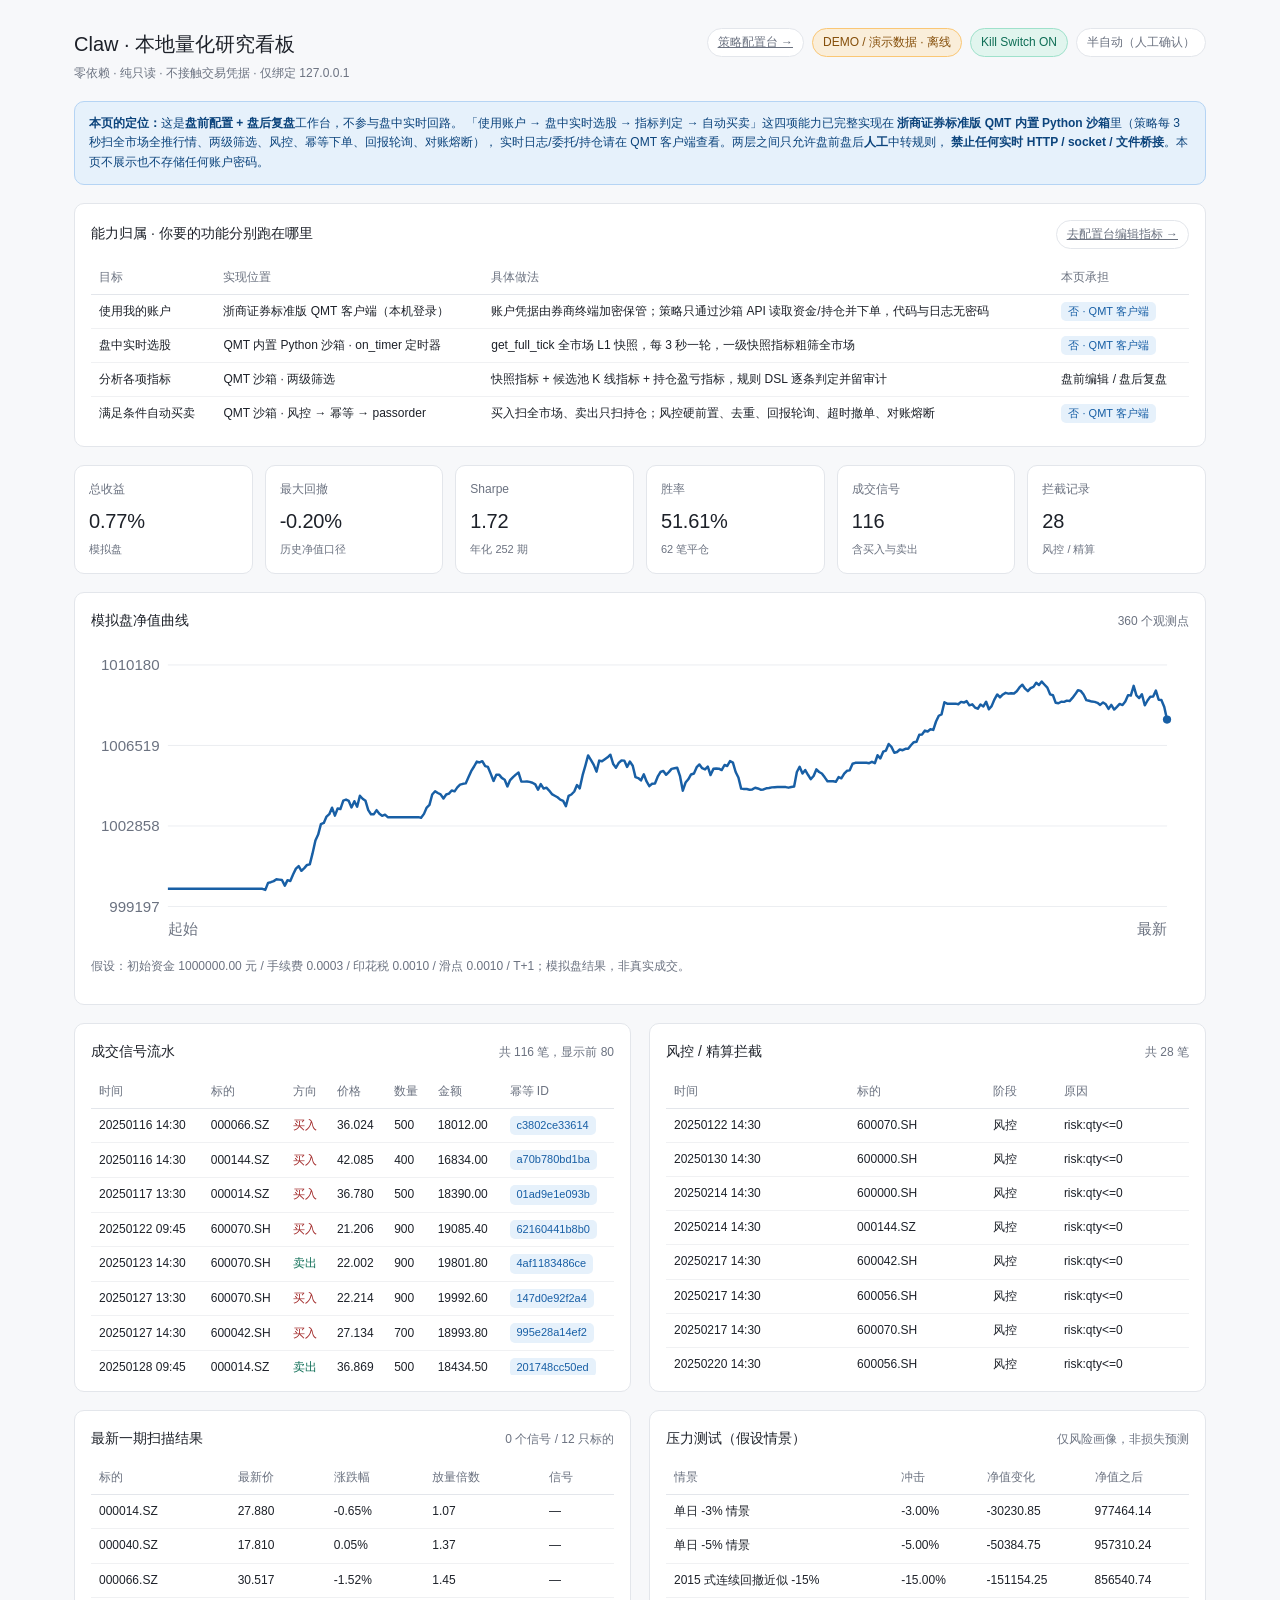
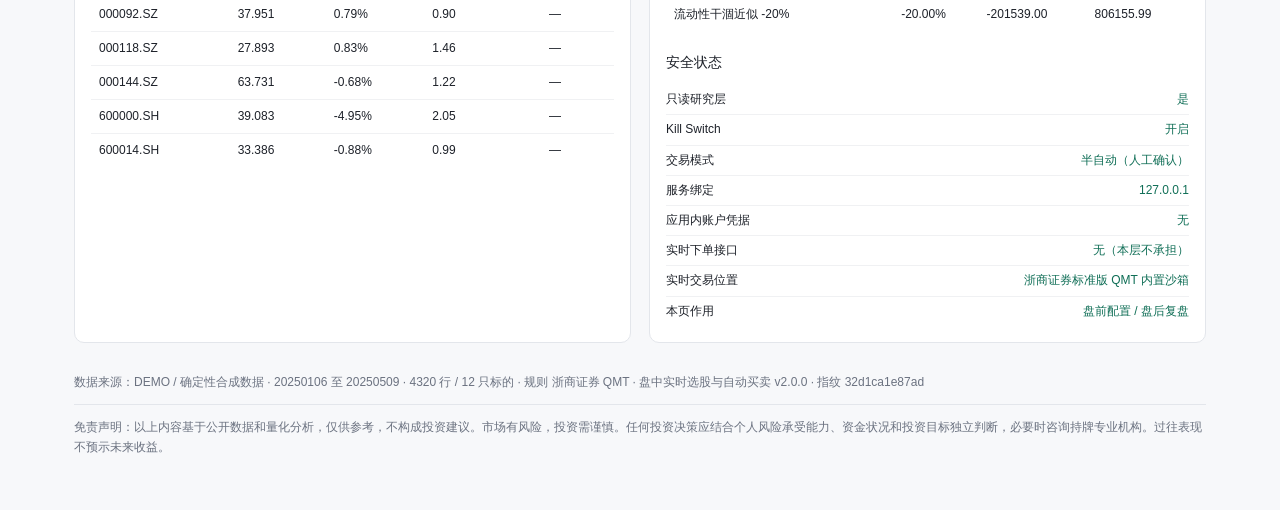
==== research/web/index.html @ 2687427f "Initial import: Claw research layer + QMT sandbox execution layer - shared/: pure strategy core shar" ====
<!DOCTYPE html>
<html lang="zh-CN">
<head>
<meta charset="utf-8">
<meta name="viewport" content="width=device-width, initial-scale=1">
<title>Claw · 本地量化研究看板</title>
<link rel="stylesheet" href="style.css">
</head>
<body>
<div class="wrap">
  <header class="top">
    <div>
      <h1>Claw · 本地量化研究看板</h1>
      <p class="sub">零依赖 · 纯只读 · 不接触交易凭据 · 仅绑定 127.0.0.1</p>
    </div>
    <div class="badges">
      <a class="badge" href="config.html">策略配置台 →</a>
      <span id="badge-demo" class="badge warn">数据加载中</span>
      <span class="badge ok">Kill Switch ON</span>
      <span class="badge">半自动（人工确认）</span>
    </div>
  </header>

  <div class="notice">
    <strong>本页的定位：</strong>这是<strong>盘前配置 + 盘后复盘</strong>工作台，不参与盘中实时回路。
    「使用账户 → 盘中实时选股 → 指标判定 → 自动买卖」这四项能力已完整实现在
    <strong>浙商证券标准版 QMT 内置 Python 沙箱</strong>里（策略每 3 秒扫全市场全推行情、两级筛选、风控、幂等下单、回报轮询、对账熔断），
    实时日志/委托/持仓请在 QMT 客户端查看。两层之间只允许盘前盘后<strong>人工</strong>中转规则，
    <strong>禁止任何实时 HTTP / socket / 文件桥接</strong>。本页不展示也不存储任何账户密码。
  </div>

  <section class="card">
    <div class="card-head"><h2>能力归属 · 你要的功能分别跑在哪里</h2><a class="badge" href="config.html">去配置台编辑指标 →</a></div>
    <div class="table-wrap"><table id="cap"><thead><tr><th>目标</th><th>实现位置</th><th>具体做法</th><th>本页承担</th></tr></thead><tbody></tbody></table></div>
  </section>

  <section class="kpis" id="kpis"></section>

  <section class="card">
    <div class="card-head">
      <h2>模拟盘净值曲线</h2>
      <span class="hint" id="curve-hint"></span>
    </div>
    <div id="chart" class="chart"></div>
    <p class="hint" id="assumptions"></p>
  </section>

  <div class="grid">
    <section class="card">
      <div class="card-head"><h2>成交信号流水</h2><span class="hint" id="events-hint"></span></div>
      <div class="table-wrap"><table id="events"><thead><tr><th>时间</th><th>标的</th><th>方向</th><th>价格</th><th>数量</th><th>金额</th><th>幂等 ID</th></tr></thead><tbody></tbody></table></div>
    </section>

    <section class="card">
      <div class="card-head"><h2>风控 / 精算拦截</h2><span class="hint" id="reject-hint"></span></div>
      <div class="table-wrap"><table id="rejections"><thead><tr><th>时间</th><th>标的</th><th>阶段</th><th>原因</th></tr></thead><tbody></tbody></table></div>
    </section>
  </div>

  <div class="grid">
    <section class="card">
      <div class="card-head"><h2>最新一期扫描结果</h2><span class="hint" id="scan-hint"></span></div>
      <div class="table-wrap"><table id="scan"><thead><tr><th>标的</th><th>最新价</th><th>涨跌幅</th><th>放量倍数</th><th>信号</th></tr></thead><tbody></tbody></table></div>
    </section>

    <section class="card">
      <div class="card-head"><h2>压力测试（假设情景）</h2><span class="hint">仅风险画像，非损失预测</span></div>
      <div class="table-wrap"><table id="stress"><thead><tr><th>情景</th><th>冲击</th><th>净值变化</th><th>净值之后</th></tr></thead><tbody></tbody></table></div>
      <div class="card-head spaced"><h2>安全状态</h2></div>
      <ul class="safety" id="safety"></ul>
    </section>
  </div>

  <footer>
    <p id="meta"></p>
    <p class="disclaimer">免责声明：以上内容基于公开数据和量化分析，仅供参考，不构成投资建议。市场有风险，投资需谨慎。任何投资决策应结合个人风险承受能力、资金状况和投资目标独立判断，必要时咨询持牌专业机构。过往表现不预示未来收益。</p>
  </footer>
</div>
<script src="demo_data.js"></script>
<script src="app.js"></script>
</body>
</html>
---- research/web/style.css ----
:root{--bg:#f7f8fa;--surface:#ffffff;--border:#e3e6eb;--text:#1d2129;--muted:#6b7280;--blue:#185fa5;--blue-soft:#e6f1fb;--teal:#0f6e56;--teal-soft:#e1f5ee;--amber:#854f0b;--amber-soft:#faeeda;--red:#a32d2d;--red-soft:#fcebeb}
*{box-sizing:border-box}
body{margin:0;background:var(--bg);color:var(--text);font-family:-apple-system,BlinkMacSystemFont,"Segoe UI","PingFang SC","Microsoft YaHei",sans-serif;font-size:13px;line-height:1.6}
.wrap{max-width:1180px;margin:0 auto;padding:28px 24px 40px}
.top{display:flex;justify-content:space-between;align-items:flex-start;gap:20px;flex-wrap:wrap;margin-bottom:18px}
h1{font-size:20px;font-weight:500;margin:0 0 4px}
h2{font-size:14px;font-weight:500;margin:0}
.sub,.hint{color:var(--muted);font-size:12px}
.sub{margin:0}
.badges{display:flex;gap:8px;flex-wrap:wrap}
.badge{display:inline-block;padding:4px 10px;border-radius:999px;border:1px solid var(--border);background:var(--surface);font-size:12px;color:var(--muted)}
.badge.ok{background:var(--teal-soft);border-color:#9fe1cb;color:var(--teal)}
.badge.warn{background:var(--amber-soft);border-color:#fac775;color:var(--amber)}
.notice{background:var(--blue-soft);border:1px solid #b5d4f4;color:#0c447c;border-radius:10px;padding:12px 14px;margin-bottom:18px;font-size:12px}
.kpis{display:grid;grid-template-columns:repeat(6,1fr);gap:12px;margin-bottom:18px}
.kpi{background:var(--surface);border:1px solid var(--border);border-radius:10px;padding:14px}
.kpi .label{color:var(--muted);font-size:12px;margin-bottom:6px}
.kpi .value{font-size:20px;font-weight:500;letter-spacing:-.2px}
.kpi .foot{color:var(--muted);font-size:11px;margin-top:4px}
.card{background:var(--surface);border:1px solid var(--border);border-radius:10px;padding:16px;margin-bottom:18px}
.card-head{display:flex;justify-content:space-between;align-items:baseline;gap:12px;margin-bottom:12px}
.card-head.spaced{margin-top:20px}
.grid{display:grid;grid-template-columns:1fr 1fr;gap:18px}
.chart{min-height:220px}
.chart svg{width:100%;height:auto;display:block}
.table-wrap{overflow:auto;max-height:300px}
table{width:100%;border-collapse:collapse;font-size:12px}
th{text-align:left;color:var(--muted);font-weight:400;padding:7px 8px;border-bottom:1px solid var(--border);position:sticky;top:0;background:var(--surface)}
td{padding:7px 8px;border-bottom:1px solid #f0f1f3;white-space:nowrap}
tr:last-child td{border-bottom:none}
.buy{color:var(--red);font-weight:500}
.sell{color:var(--teal);font-weight:500}
.tag{display:inline-block;padding:1px 7px;border-radius:5px;background:var(--blue-soft);color:var(--blue);font-size:11px}
.empty{color:var(--muted);padding:16px 8px;text-align:center}
.safety{list-style:none;padding:0;margin:0;font-size:12px}
.safety li{padding:5px 0;border-bottom:1px solid #f0f1f3;display:flex;justify-content:space-between}
.safety li:last-child{border:none}
.safety b{font-weight:500;color:var(--teal)}
#cap td{white-space:normal;vertical-align:top;line-height:1.55}
footer{margin-top:8px;color:var(--muted);font-size:12px}
.disclaimer{border-top:1px solid var(--border);padding-top:12px;line-height:1.7}
@media(max-width:900px){.kpis{grid-template-columns:repeat(3,1fr)}.grid{grid-template-columns:1fr}}
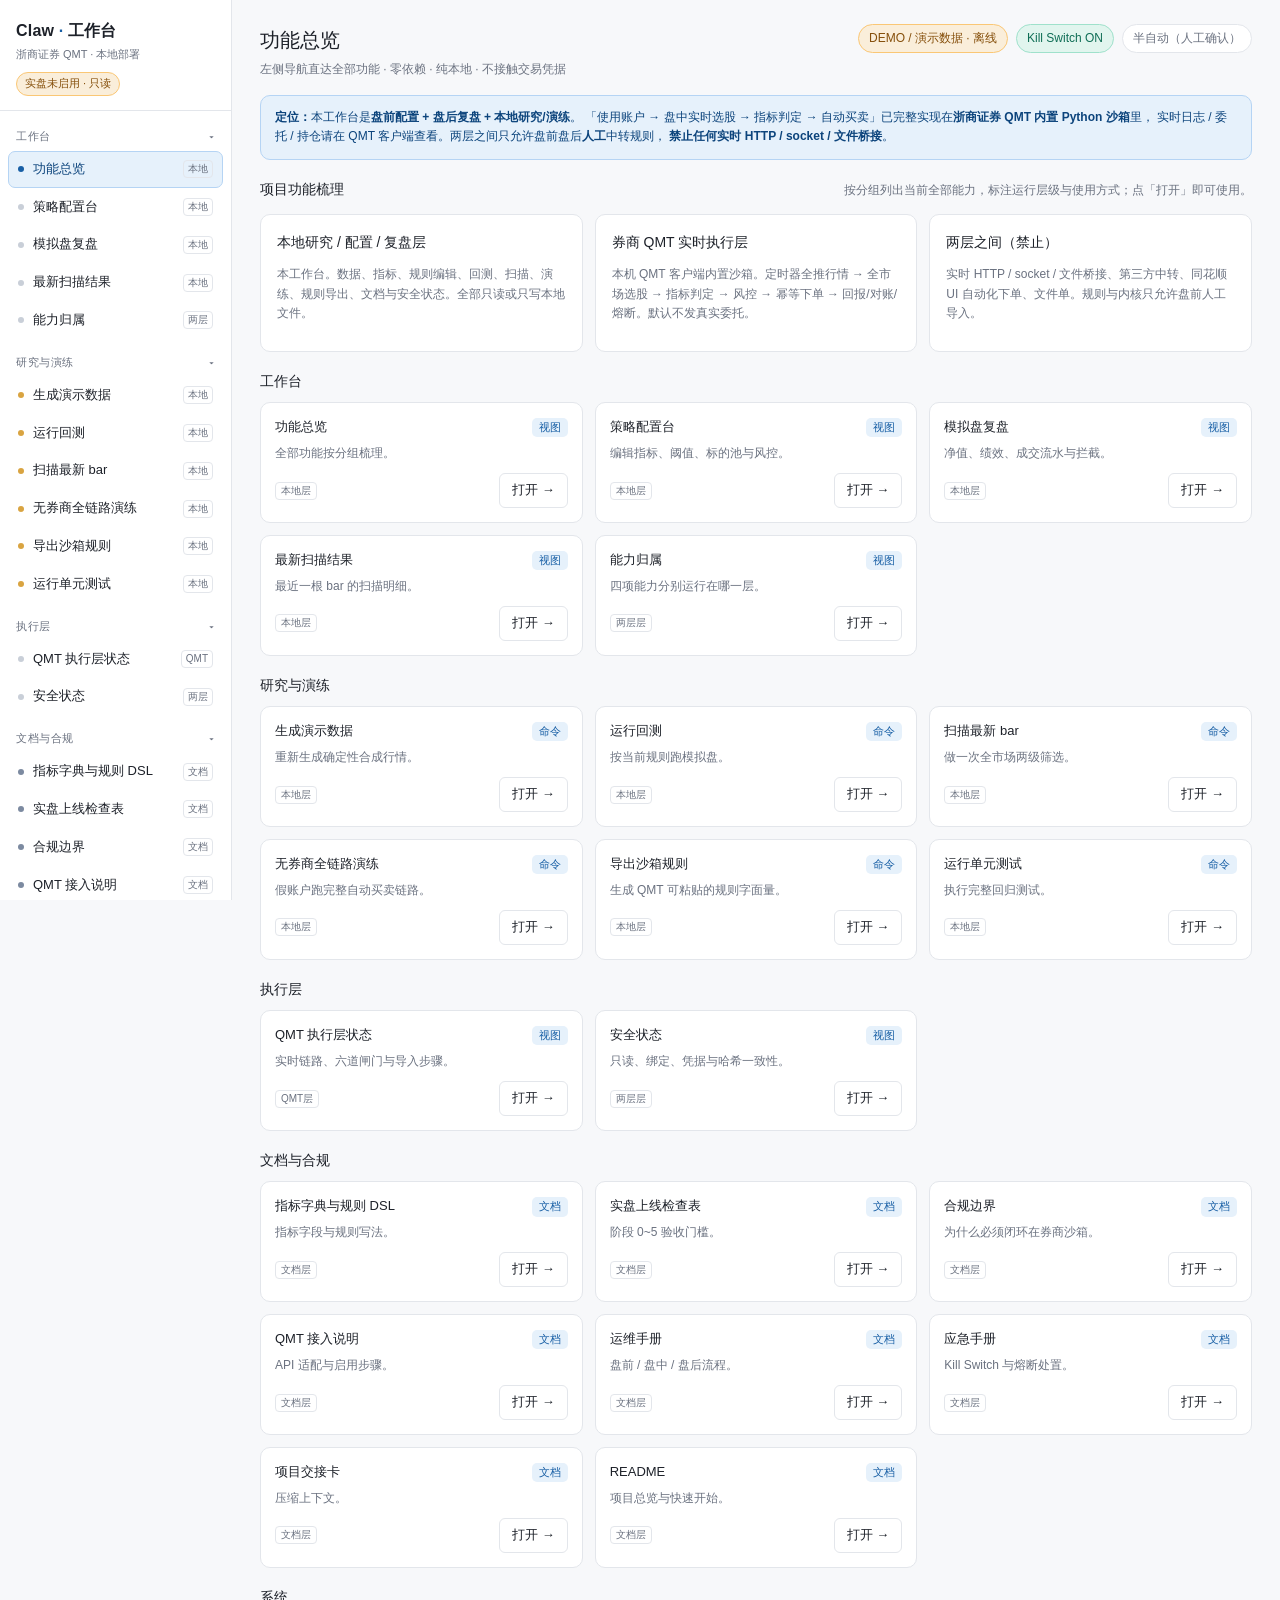
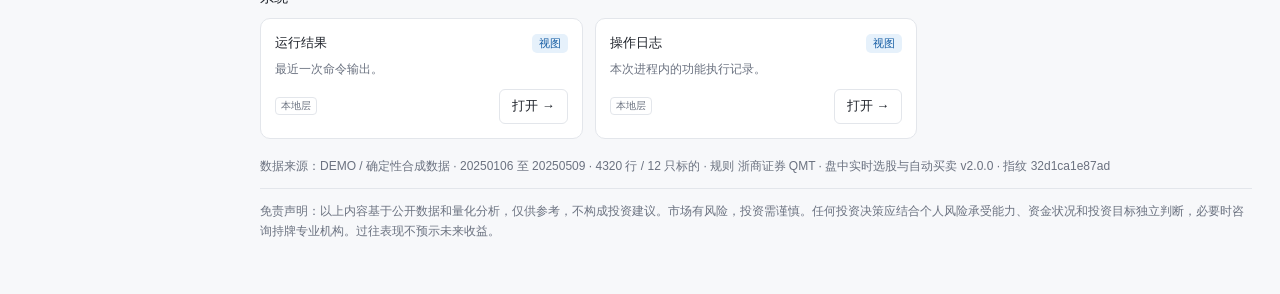
==== commit 9a73e3f3: "feat: add left-side feature navigation workbench - Merge the dashboard and strategy config pages int" ====
--- a/research/web/index.html
+++ b/research/web/index.html
@@ -3,18 +3,32 @@
 <head>
 <meta charset="utf-8">
 <meta name="viewport" content="width=device-width, initial-scale=1">
-<title>Claw · 本地量化研究看板</title>
+<title>Claw · 本地量化工作台</title>
 <link rel="stylesheet" href="style.css">
 </head>
 <body>
-<div class="wrap">
+
+<aside class="sidebar">
+  <div class="brand">
+    <div class="logo">Claw <span>·</span> 工作台</div>
+    <div class="tagline">浙商证券 QMT · 本地部署</div>
+    <span class="pill">实盘未启用 · 只读</span>
+  </div>
+  <nav class="nav" id="nav" aria-label="功能导航"></nav>
+  <div class="sidebar-foot">
+    仅绑定 <b>127.0.0.1</b><br>
+    不连券商 · 不存凭据 · 不实时桥接<br>
+    <span id="nav-status">功能清单载入中…</span>
+  </div>
+</aside>
+
+<main class="main">
   <header class="top">
     <div>
-      <h1>Claw · 本地量化研究看板</h1>
-      <p class="sub">零依赖 · 纯只读 · 不接触交易凭据 · 仅绑定 127.0.0.1</p>
+      <h1 id="page-title">功能总览</h1>
+      <p class="sub">左侧导航直达全部功能 · 零依赖 · 纯本地 · 不接触交易凭据</p>
     </div>
     <div class="badges">
-      <a class="badge" href="config.html">策略配置台 →</a>
       <span id="badge-demo" class="badge warn">数据加载中</span>
       <span class="badge ok">Kill Switch ON</span>
       <span class="badge">半自动（人工确认）</span>
@@ -22,61 +36,236 @@
   </header>
 
   <div class="notice">
-    <strong>本页的定位：</strong>这是<strong>盘前配置 + 盘后复盘</strong>工作台，不参与盘中实时回路。
-    「使用账户 → 盘中实时选股 → 指标判定 → 自动买卖」这四项能力已完整实现在
-    <strong>浙商证券标准版 QMT 内置 Python 沙箱</strong>里（策略每 3 秒扫全市场全推行情、两级筛选、风控、幂等下单、回报轮询、对账熔断），
-    实时日志/委托/持仓请在 QMT 客户端查看。两层之间只允许盘前盘后<strong>人工</strong>中转规则，
-    <strong>禁止任何实时 HTTP / socket / 文件桥接</strong>。本页不展示也不存储任何账户密码。
+    <strong>定位：</strong>本工作台是<strong>盘前配置 + 盘后复盘 + 本地研究/演练</strong>。
+    「使用账户 → 盘中实时选股 → 指标判定 → 自动买卖」已完整实现在<strong>浙商证券 QMT 内置 Python 沙箱</strong>里，
+    实时日志 / 委托 / 持仓请在 QMT 客户端查看。两层之间只允许盘前盘后<strong>人工</strong>中转规则，
+    <strong>禁止任何实时 HTTP / socket / 文件桥接</strong>。
   </div>
 
-  <section class="card">
-    <div class="card-head"><h2>能力归属 · 你要的功能分别跑在哪里</h2><a class="badge" href="config.html">去配置台编辑指标 →</a></div>
-    <div class="table-wrap"><table id="cap"><thead><tr><th>目标</th><th>实现位置</th><th>具体做法</th><th>本页承担</th></tr></thead><tbody></tbody></table></div>
-  </section>
-
-  <section class="kpis" id="kpis"></section>
-
-  <section class="card">
-    <div class="card-head">
-      <h2>模拟盘净值曲线</h2>
-      <span class="hint" id="curve-hint"></span>
-    </div>
-    <div id="chart" class="chart"></div>
-    <p class="hint" id="assumptions"></p>
-  </section>
-
-  <div class="grid">
-    <section class="card">
-      <div class="card-head"><h2>成交信号流水</h2><span class="hint" id="events-hint"></span></div>
-      <div class="table-wrap"><table id="events"><thead><tr><th>时间</th><th>标的</th><th>方向</th><th>价格</th><th>数量</th><th>金额</th><th>幂等 ID</th></tr></thead><tbody></tbody></table></div>
-    </section>
-
-    <section class="card">
-      <div class="card-head"><h2>风控 / 精算拦截</h2><span class="hint" id="reject-hint"></span></div>
-      <div class="table-wrap"><table id="rejections"><thead><tr><th>时间</th><th>标的</th><th>阶段</th><th>原因</th></tr></thead><tbody></tbody></table></div>
-    </section>
-  </div>
-
-  <div class="grid">
-    <section class="card">
-      <div class="card-head"><h2>最新一期扫描结果</h2><span class="hint" id="scan-hint"></span></div>
-      <div class="table-wrap"><table id="scan"><thead><tr><th>标的</th><th>最新价</th><th>涨跌幅</th><th>放量倍数</th><th>信号</th></tr></thead><tbody></tbody></table></div>
-    </section>
-
+  <!-- ============ 功能总览 ============ -->
+  <section class="view active" id="view-overview">
+    <div class="view-head">
+      <h2>项目功能梳理</h2>
+      <span class="desc">按分组列出当前全部能力，标注运行层级与使用方式；点「打开」即可使用。</span>
+    </div>
+    <div class="layer-note">
+      <div class="card">
+        <h2>本地研究 / 配置 / 复盘层</h2>
+        <p class="hint">本工作台。数据、指标、规则编辑、回测、扫描、演练、规则导出、文档与安全状态。全部只读或只写本地文件。</p>
+      </div>
+      <div class="card">
+        <h2>券商 QMT 实时执行层</h2>
+        <p class="hint">本机 QMT 客户端内置沙箱。定时器全推行情 → 全市场选股 → 指标判定 → 风控 → 幂等下单 → 回报/对账/熔断。默认不发真实委托。</p>
+      </div>
+      <div class="card">
+        <h2>两层之间（禁止）</h2>
+        <p class="hint">实时 HTTP / socket / 文件桥接、第三方中转、同花顺 UI 自动化下单、文件单。规则与内核只允许盘前人工导入。</p>
+      </div>
+    </div>
+    <div id="feature-groups"></div>
+  </section>
+
+  <!-- ============ 策略配置台 ============ -->
+  <section class="view" id="view-config">
+    <div class="view-head">
+      <h2>策略配置台</h2>
+      <span class="desc">编辑「选股指标要求」→ 保存本地规则 JSON → 盘前人工导出到 QMT 沙箱。</span>
+    </div>
+    <div class="notice warn">
+      <strong>先看这条：</strong>这里保存的只是<b>本地规则 JSON</b>，不会连接账户、不会下单，也不会与 QMT 建立任何实时通道。
+      规则改完后需在盘前手动执行「导出沙箱规则」并粘贴进 QMT，禁止搭自动同步。
+    </div>
+
+    <section class="card">
+      <div class="card-head"><h2>你要的四项能力 · 分别在哪里实现</h2><span class="hint">架构对照</span></div>
+      <div class="table-wrap"><table class="cap" id="cap-config"><thead><tr><th>目标</th><th>实现位置</th><th>具体做法</th><th>本页是否承担</th></tr></thead><tbody></tbody></table></div>
+    </section>
+
+    <section class="card">
+      <div class="card-head"><h2>规则编辑</h2><span class="hint" id="digest">载入中…</span></div>
+
+      <div class="subhead">基础</div>
+      <div class="row">
+        <label>规则名称<input type="text" id="f-name"></label>
+        <label>版本<input type="text" class="short" id="f-version"></label>
+        <label>模式
+          <select id="f-mode">
+            <option value="semi_auto">半自动（只出信号，人工下单）</option>
+            <option value="full_auto">全自动（需 QMT 内另行开启）</option>
+            <option value="off">停用</option>
+          </select>
+        </label>
+        <label>信号冷却(分钟)<input type="number" id="f-cooldown" min="0"></label>
+        <label>交易时间窗<input type="text" id="f-windows" placeholder="09:35-11:25, 13:05-14:50"></label>
+      </div>
+
+      <div class="subhead">标的池过滤</div>
+      <div class="row">
+        <label><input type="checkbox" id="f-ex-st"> 排除 ST</label>
+        <label><input type="checkbox" id="f-ex-susp"> 排除停牌</label>
+        <label><input type="checkbox" id="f-ex-up"> 排除涨停</label>
+        <label><input type="checkbox" id="f-ex-down"> 排除跌停</label>
+        <label>允许板块<input type="text" id="f-boards" placeholder="主板, 创业板"></label>
+        <label>最少上市天数<input type="number" id="f-days" min="0"></label>
+        <label>最小成交额(元)<input type="number" id="f-minamount" min="0" step="1000000"></label>
+      </div>
+
+      <div class="subhead">风控硬前置（下单前逐条校验，不可跳过）</div>
+      <div class="row" id="risk-row"></div>
+
+      <div class="subhead">买入 · 一级快照条件（全市场粗筛）</div>
+      <div id="buy-cond"></div>
+      <button class="btn" data-add="buy-cond">+ 添加条件</button>
+      <div class="row" style="margin-top:8px">
+        <label>组合逻辑<select id="f-buy-logic"><option value="AND">全部满足 AND</option><option value="OR">任一满足 OR</option></select></label>
+      </div>
+
+      <div class="subhead">买入 · 二级 K 线条件（只对候选池计算）</div>
+      <div id="buy-precision"></div>
+      <button class="btn" data-add="buy-precision">+ 添加条件</button>
+
+      <div class="subhead">卖出 · 持仓条件（只对已持有且可卖的仓位判定）</div>
+      <div id="sell-cond"></div>
+      <button class="btn" data-add="sell-cond">+ 添加条件</button>
+      <div class="row" style="margin-top:8px">
+        <label>组合逻辑<select id="f-sell-logic"><option value="OR">任一满足 OR</option><option value="AND">全部满足 AND</option></select></label>
+      </div>
+
+      <div class="subhead">原始 JSON（保存时以此为准，可直接手改）</div>
+      <textarea id="raw" spellcheck="false"></textarea>
+      <div class="actions">
+        <button class="btn primary" id="save">保存到本地规则</button>
+        <button class="btn" id="reload">重新载入</button>
+        <button class="btn" id="from-json">把 JSON 载入到表单</button>
+        <span id="msg"></span>
+      </div>
+      <p class="hint" style="margin-top:10px">保存后从左侧导航点「导出沙箱规则」生成 <code>rules_snapshot.py</code>，核对规则指纹后<strong>人工</strong>导入 QMT。</p>
+    </section>
+  </section>
+
+  <!-- ============ 模拟盘复盘 ============ -->
+  <section class="view" id="view-review">
+    <div class="view-head"><h2>模拟盘复盘</h2><span class="desc">基于本地 CSV 与当前规则的回测结果；非真实成交。</span></div>
+    <section class="kpis" id="kpis"></section>
+    <section class="card">
+      <div class="card-head"><h2>模拟盘净值曲线</h2><span class="hint" id="curve-hint"></span></div>
+      <div id="chart" class="chart"></div>
+      <p class="hint" id="assumptions"></p>
+    </section>
+    <div class="grid">
+      <section class="card">
+        <div class="card-head"><h2>成交信号流水</h2><span class="hint" id="events-hint"></span></div>
+        <div class="table-wrap"><table id="events"><thead><tr><th>时间</th><th>标的</th><th>方向</th><th>价格</th><th>数量</th><th>金额</th><th>幂等 ID</th></tr></thead><tbody></tbody></table></div>
+      </section>
+      <section class="card">
+        <div class="card-head"><h2>风控 / 精算拦截</h2><span class="hint" id="reject-hint"></span></div>
+        <div class="table-wrap"><table id="rejections"><thead><tr><th>时间</th><th>标的</th><th>阶段</th><th>原因</th></tr></thead><tbody></tbody></table></div>
+      </section>
+    </div>
     <section class="card">
       <div class="card-head"><h2>压力测试（假设情景）</h2><span class="hint">仅风险画像，非损失预测</span></div>
       <div class="table-wrap"><table id="stress"><thead><tr><th>情景</th><th>冲击</th><th>净值变化</th><th>净值之后</th></tr></thead><tbody></tbody></table></div>
-      <div class="card-head spaced"><h2>安全状态</h2></div>
-      <ul class="safety" id="safety"></ul>
-    </section>
-  </div>
+    </section>
+  </section>
+
+  <!-- ============ 最新扫描 ============ -->
+  <section class="view" id="view-scan">
+    <div class="view-head"><h2>最新扫描结果</h2><span class="desc" id="scan-hint"></span></div>
+    <section class="card">
+      <div class="table-wrap"><table id="scan"><thead><tr><th>标的</th><th>最新价</th><th>涨跌幅</th><th>放量倍数</th><th>信号</th></tr></thead><tbody></tbody></table></div>
+    </section>
+    <div class="notice">重新跑一次扫描：左侧导航「研究与演练 → 扫描最新 bar」。盘中实时扫描由 QMT 沙箱承担。</div>
+  </section>
+
+  <!-- ============ 能力归属 ============ -->
+  <section class="view" id="view-cap">
+    <div class="view-head"><h2>能力归属</h2><span class="desc">你最初提出的四项能力，分别落在哪一层。</span></div>
+    <section class="card">
+      <div class="table-wrap"><table id="cap"><thead><tr><th>目标</th><th>实现位置</th><th>具体做法</th><th>本地网页承担</th></tr></thead><tbody></tbody></table></div>
+    </section>
+  </section>
+
+  <!-- ============ QMT 执行层 ============ -->
+  <section class="view" id="view-qmt">
+    <div class="view-head"><h2>QMT 执行层状态</h2><span class="desc">只读查看；实时委托与持仓请在 QMT 客户端查看。</span></div>
+    <div class="grid">
+      <section class="card">
+        <h2>实时链路组成</h2>
+        <ol class="steps">
+          <li><span class="mono">run_time</span> 定时器（3 秒）触发 <span class="mono">on_timer</span></li>
+          <li><span class="mono">get_full_tick</span> 取全市场 L1 快照，一级指标粗筛全部标的</li>
+          <li>候选池再算 K 线指标；持仓单独算盈亏 / 回撤 / 持有分钟</li>
+          <li>规则命中 → 风控硬前置 → 幂等 <span class="mono">client_order_id</span></li>
+          <li><span class="mono">passorder</span> → 回报轮询 → 超时撤单 → 对账熔断 → 内存审计</li>
+        </ol>
+        <p class="hint">买入扫全市场，卖出只扫已持有且可卖的仓位。</p>
+      </section>
+      <section class="card">
+        <h2>六道闸门（只读）</h2>
+        <div class="table-wrap"><table class="kv" id="gate-table"><tbody></tbody></table></div>
+      </section>
+    </div>
+    <section class="card">
+      <h2>人工导入步骤</h2>
+      <ol class="steps">
+        <li>在「策略配置台」改好指标与阈值，保存到本地规则。</li>
+        <li>左侧导航点「导出沙箱规则」，生成 <span class="mono">execution/qmt/rules_snapshot.py</span> 并同步策略内核副本。</li>
+        <li>核对 <span class="mono">shared/strategy_core.py</span> 与沙箱副本哈希一致、规则指纹一致。</li>
+        <li>在标准版 QMT 内置 Python 沙箱里<strong>人工</strong>导入，先在模拟盘跑 <span class="mono">broker_api.probe(C)</span>。</li>
+        <li>逐条对照「实盘上线检查表」，收到券商对程序化交易报告的确认反馈后才考虑开闸。</li>
+      </ol>
+      <div class="notice warn" style="margin:14px 0 0"><strong>硬约束：</strong>禁止用本工作台实时驱动 QMT；不做实时桥接；不把账号 / 密码写进项目。</div>
+    </section>
+  </section>
+
+  <!-- ============ 安全状态 ============ -->
+  <section class="view" id="view-safety">
+    <div class="view-head"><h2>安全状态</h2><span class="desc">服务、合规与内核一致性画像，全部由本地只读接口生成。</span></div>
+    <div class="grid">
+      <section class="card">
+        <div class="card-head"><h2>看板侧</h2></div>
+        <ul class="safety" id="safety"></ul>
+      </section>
+      <section class="card">
+        <div class="card-head"><h2>系统与闸门</h2><button class="btn" id="btn-refresh-status">刷新</button></div>
+        <div class="table-wrap"><table class="kv" id="status-table"><tbody></tbody></table></div>
+      </section>
+    </div>
+  </section>
+
+  <!-- ============ 运行结果 ============ -->
+  <section class="view" id="view-actions">
+    <div class="view-head">
+      <h2>运行结果</h2>
+      <div class="actions" style="margin:0"><button class="btn" id="btn-rerun">重新运行</button><span class="hint" id="action-meta"></span></div>
+    </div>
+    <pre class="output" id="action-output">从左侧「研究与演练」点任一功能即可在此看到真实执行结果。</pre>
+  </section>
+
+  <!-- ============ 文档阅读 ============ -->
+  <section class="view" id="view-doc">
+    <div class="view-head"><h2 id="doc-title">文档</h2><span class="desc mono" id="doc-path"></span></div>
+    <div class="doc-body"><pre class="output doc" id="doc-content">从左侧「文档与合规」选择一份文档。</pre></div>
+  </section>
+
+  <!-- ============ 操作日志 ============ -->
+  <section class="view" id="view-log">
+    <div class="view-head"><h2>操作日志</h2><button class="btn" id="btn-refresh-log">刷新</button></div>
+    <section class="card">
+      <div class="table-wrap"><table id="log-list"><thead><tr><th>时间</th><th>功能</th><th>结果</th><th>退出码</th><th>耗时</th><th>输出预览</th></tr></thead><tbody></tbody></table></div>
+      <p class="hint" style="margin-top:10px">仅保留本次服务进程内最近 50 条，重启清空；不写入磁盘。</p>
+    </section>
+  </section>
 
   <footer>
     <p id="meta"></p>
     <p class="disclaimer">免责声明：以上内容基于公开数据和量化分析，仅供参考，不构成投资建议。市场有风险，投资需谨慎。任何投资决策应结合个人风险承受能力、资金状况和投资目标独立判断，必要时咨询持牌专业机构。过往表现不预示未来收益。</p>
   </footer>
-</div>
+</main>
+
 <script src="demo_data.js"></script>
 <script src="app.js"></script>
+<script src="config.js"></script>
+<script src="nav.js"></script>
 </body>
 </html>
--- a/research/web/style.css
+++ b/research/web/style.css
@@ -1,17 +1,52 @@
-:root{--bg:#f7f8fa;--surface:#ffffff;--border:#e3e6eb;--text:#1d2129;--muted:#6b7280;--blue:#185fa5;--blue-soft:#e6f1fb;--teal:#0f6e56;--teal-soft:#e1f5ee;--amber:#854f0b;--amber-soft:#faeeda;--red:#a32d2d;--red-soft:#fcebeb}
+:root{--bg:#f7f8fa;--surface:#ffffff;--border:#e3e6eb;--text:#1d2129;--muted:#6b7280;--blue:#185fa5;--blue-soft:#e6f1fb;--teal:#0f6e56;--teal-soft:#e1f5ee;--amber:#854f0b;--amber-soft:#faeeda;--red:#a32d2d;--red-soft:#fcebeb;--sidebar:232px}
 *{box-sizing:border-box}
 body{margin:0;background:var(--bg);color:var(--text);font-family:-apple-system,BlinkMacSystemFont,"Segoe UI","PingFang SC","Microsoft YaHei",sans-serif;font-size:13px;line-height:1.6}
-.wrap{max-width:1180px;margin:0 auto;padding:28px 24px 40px}
-.top{display:flex;justify-content:space-between;align-items:flex-start;gap:20px;flex-wrap:wrap;margin-bottom:18px}
+
+/* ---------- 左侧功能导航栏 ---------- */
+.sidebar{position:fixed;left:0;top:0;bottom:0;width:var(--sidebar);background:var(--surface);border-right:1px solid var(--border);overflow-y:auto;z-index:20;display:flex;flex-direction:column}
+.brand{padding:18px 16px 14px;border-bottom:1px solid var(--border)}
+.brand .logo{font-size:16px;font-weight:600;letter-spacing:.2px}
+.brand .logo span{color:var(--blue)}
+.brand .tagline{color:var(--muted);font-size:11px;margin-top:2px}
+.brand .pill{display:inline-block;margin-top:9px;padding:2px 8px;border-radius:999px;background:var(--amber-soft);border:1px solid #fac775;color:var(--amber);font-size:11px}
+.nav{flex:1;padding:10px 8px 18px}
+.nav-group{margin-top:10px}
+.nav-group:first-child{margin-top:2px}
+.nav-title{width:100%;display:flex;justify-content:space-between;align-items:center;background:none;border:0;cursor:pointer;padding:6px 8px;color:var(--muted);font-size:11px;letter-spacing:.6px;text-transform:none;text-align:left}
+.nav-title:hover{color:var(--text)}
+.nav-title .chev{font-size:10px;transition:transform .15s}
+.nav-group.collapsed .chev{transform:rotate(-90deg)}
+.nav-group.collapsed .nav-items{display:none}
+.nav-items{display:block}
+.nav-item{display:flex;align-items:center;gap:9px;width:100%;padding:7px 9px;margin:1px 0;border:1px solid transparent;border-radius:7px;background:none;color:var(--text);font:inherit;text-align:left;cursor:pointer}
+.nav-item:hover{background:var(--bg)}
+.nav-item.active{background:var(--blue-soft);border-color:#b5d4f4;color:#0c447c;font-weight:500}
+.nav-item .dot{width:6px;height:6px;border-radius:50%;background:#c9cfd8;flex:none}
+.nav-item.active .dot{background:var(--blue)}
+.nav-item[data-usage=action] .dot{background:#d9a441}
+.nav-item[data-usage=doc] .dot{background:#7c8aa0}
+.nav-item .layer{margin-left:auto;font-size:10px;color:var(--muted);border:1px solid var(--border);border-radius:4px;padding:0 4px}
+.sidebar-foot{padding:10px 14px 14px;border-top:1px solid var(--border);color:var(--muted);font-size:11px;line-height:1.5}
+.sidebar-foot b{color:var(--teal);font-weight:500}
+
+/* ---------- 右侧主区 ---------- */
+.main{margin-left:var(--sidebar);padding:24px 28px 40px;max-width:1440px}
+.top{display:flex;justify-content:space-between;align-items:flex-start;gap:20px;flex-wrap:wrap;margin-bottom:16px}
 h1{font-size:20px;font-weight:500;margin:0 0 4px}
 h2{font-size:14px;font-weight:500;margin:0}
+h3{font-size:13px;font-weight:500;margin:16px 0 8px}
 .sub,.hint{color:var(--muted);font-size:12px}
 .sub{margin:0}
 .badges{display:flex;gap:8px;flex-wrap:wrap}
-.badge{display:inline-block;padding:4px 10px;border-radius:999px;border:1px solid var(--border);background:var(--surface);font-size:12px;color:var(--muted)}
+.badge{display:inline-block;padding:4px 10px;border-radius:999px;border:1px solid var(--border);background:var(--surface);font-size:12px;color:var(--muted);text-decoration:none}
 .badge.ok{background:var(--teal-soft);border-color:#9fe1cb;color:var(--teal)}
 .badge.warn{background:var(--amber-soft);border-color:#fac775;color:var(--amber)}
 .notice{background:var(--blue-soft);border:1px solid #b5d4f4;color:#0c447c;border-radius:10px;padding:12px 14px;margin-bottom:18px;font-size:12px}
+.notice.warn{background:var(--amber-soft);border-color:#fac775;color:#6b420a}
+.view{display:none}
+.view.active{display:block}
+.view-head{display:flex;justify-content:space-between;align-items:baseline;gap:12px;flex-wrap:wrap;margin-bottom:14px}
+.view-head .desc{color:var(--muted);font-size:12px;max-width:820px}
 .kpis{display:grid;grid-template-columns:repeat(6,1fr);gap:12px;margin-bottom:18px}
 .kpi{background:var(--surface);border:1px solid var(--border);border-radius:10px;padding:14px}
 .kpi .label{color:var(--muted);font-size:12px;margin-bottom:6px}
@@ -31,12 +66,68 @@
 .buy{color:var(--red);font-weight:500}
 .sell{color:var(--teal);font-weight:500}
 .tag{display:inline-block;padding:1px 7px;border-radius:5px;background:var(--blue-soft);color:var(--blue);font-size:11px}
+.tag.no{background:var(--red-soft);color:var(--red)}
+.tag.yes{background:var(--teal-soft);color:var(--teal)}
 .empty{color:var(--muted);padding:16px 8px;text-align:center}
 .safety{list-style:none;padding:0;margin:0;font-size:12px}
 .safety li{padding:5px 0;border-bottom:1px solid #f0f1f3;display:flex;justify-content:space-between}
 .safety li:last-child{border:none}
 .safety b{font-weight:500;color:var(--teal)}
-#cap td{white-space:normal;vertical-align:top;line-height:1.55}
+#cap td,.cap td{white-space:normal;vertical-align:top;line-height:1.55}
+.cap .where{color:var(--blue);font-weight:500}
 footer{margin-top:8px;color:var(--muted);font-size:12px}
 .disclaimer{border-top:1px solid var(--border);padding-top:12px;line-height:1.7}
-@media(max-width:900px){.kpis{grid-template-columns:repeat(3,1fr)}.grid{grid-template-columns:1fr}}
+
+/* ---------- 功能梳理卡片 ---------- */
+.feature-group{margin-bottom:18px}
+.feature-group h2{margin-bottom:10px}
+.feature-grid{display:grid;grid-template-columns:repeat(3,1fr);gap:12px}
+.feature-card{background:var(--surface);border:1px solid var(--border);border-radius:10px;padding:14px;display:flex;flex-direction:column;gap:6px}
+.feature-card .fc-head{display:flex;justify-content:space-between;align-items:center;gap:8px}
+.feature-card .fc-title{font-weight:500;font-size:13px}
+.feature-card .fc-desc{color:var(--muted);font-size:12px;flex:1}
+.feature-card .fc-foot{display:flex;justify-content:space-between;align-items:center;gap:8px;margin-top:4px}
+.feature-card .fc-kind{font-size:10px;color:var(--muted);border:1px solid var(--border);border-radius:4px;padding:0 5px}
+.feature-card button{align-self:flex-start}
+.layer-note{display:grid;grid-template-columns:repeat(3,1fr);gap:12px;margin-bottom:18px}
+.layer-note .card{margin:0}
+
+/* ---------- 配置台表单 ---------- */
+.row{display:flex;gap:10px;flex-wrap:wrap;align-items:flex-end;margin-bottom:10px}
+.row label{display:flex;flex-direction:column;gap:4px;font-size:12px;color:var(--muted)}
+.row input,.row select,textarea{font:inherit;color:var(--text);background:#fff;border:1px solid var(--border);border-radius:6px;padding:6px 8px}
+.row input[type=number]{width:130px}
+.row input[type=text]{width:200px}
+.row input.short{width:110px}
+.cond{display:grid;grid-template-columns:1fr 130px 1fr 34px;gap:8px;margin-bottom:6px;align-items:center}
+.cond select,.cond input{font:inherit;color:var(--text);background:#fff;border:1px solid var(--border);border-radius:6px;padding:5px 7px;width:100%}
+.btn{font:inherit;cursor:pointer;border:1px solid var(--border);background:#fff;color:var(--text);border-radius:6px;padding:6px 12px;text-decoration:none;display:inline-block}
+.btn.primary{background:var(--blue);border-color:var(--blue);color:#fff}
+.btn.danger{color:var(--red)}
+.btn:hover{filter:brightness(.97)}
+.btn:disabled{opacity:.55;cursor:wait}
+.actions{display:flex;gap:8px;flex-wrap:wrap;align-items:center;margin-top:12px}
+#msg{font-size:12px;color:var(--muted)}
+textarea{width:100%;min-height:260px;font-family:Consolas,Monaco,monospace;font-size:12px;line-height:1.5;white-space:pre;overflow:auto}
+.subhead{font-size:13px;font-weight:500;margin:18px 0 8px;padding-top:12px;border-top:1px solid var(--border)}
+.subhead:first-child{border-top:none;margin-top:0;padding-top:0}
+
+/* ---------- 运行结果 / 文档 / 状态 ---------- */
+pre.output{background:#fbfcfd;border:1px solid var(--border);border-radius:8px;padding:12px;margin:0;max-height:520px;overflow:auto;font-family:Consolas,Monaco,monospace;font-size:12px;line-height:1.55;white-space:pre-wrap;word-break:break-word}
+.doc-body{background:var(--surface);border:1px solid var(--border);border-radius:10px;padding:16px}
+pre.output.doc{background:#fff;border:0;max-height:640px;white-space:pre-wrap}
+.kv{width:100%;font-size:12px}
+.kv td:first-child{color:var(--muted);width:220px}
+.kv td{white-space:normal}
+.state-ok{color:var(--teal);font-weight:500}
+.state-bad{color:var(--red);font-weight:500}
+.steps{margin:0;padding-left:18px;font-size:12px;line-height:1.9}
+.mono{font-family:Consolas,Monaco,monospace;font-size:12px}
+@media(max-width:1100px){.feature-grid,.layer-note{grid-template-columns:repeat(2,1fr)}.kpis{grid-template-columns:repeat(3,1fr)}}
+@media(max-width:900px){
+  .sidebar{position:static;width:auto;height:auto;border-right:0;border-bottom:1px solid var(--border)}
+  .main{margin-left:0;padding:18px 16px 32px}
+  .nav{max-height:230px;overflow-y:auto}
+  .grid{grid-template-columns:1fr}
+  .feature-grid,.layer-note{grid-template-columns:1fr}
+}
